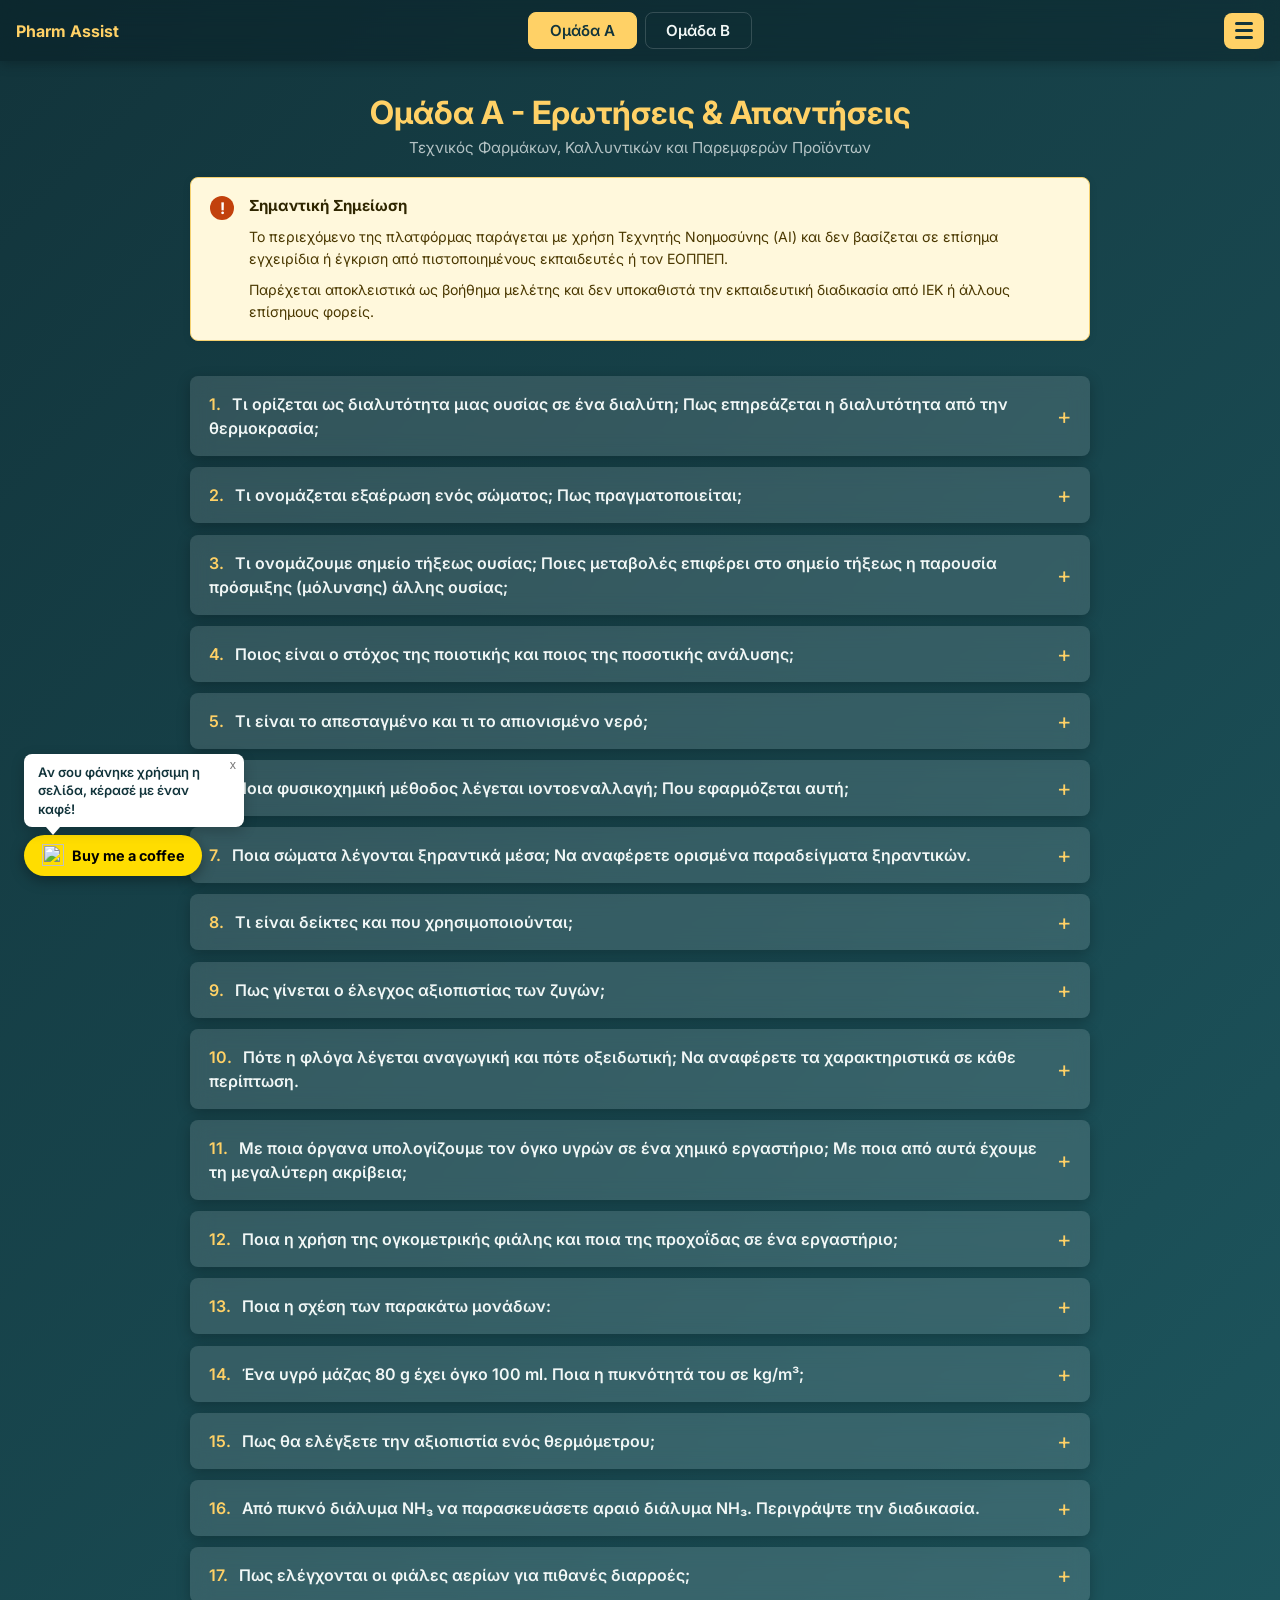
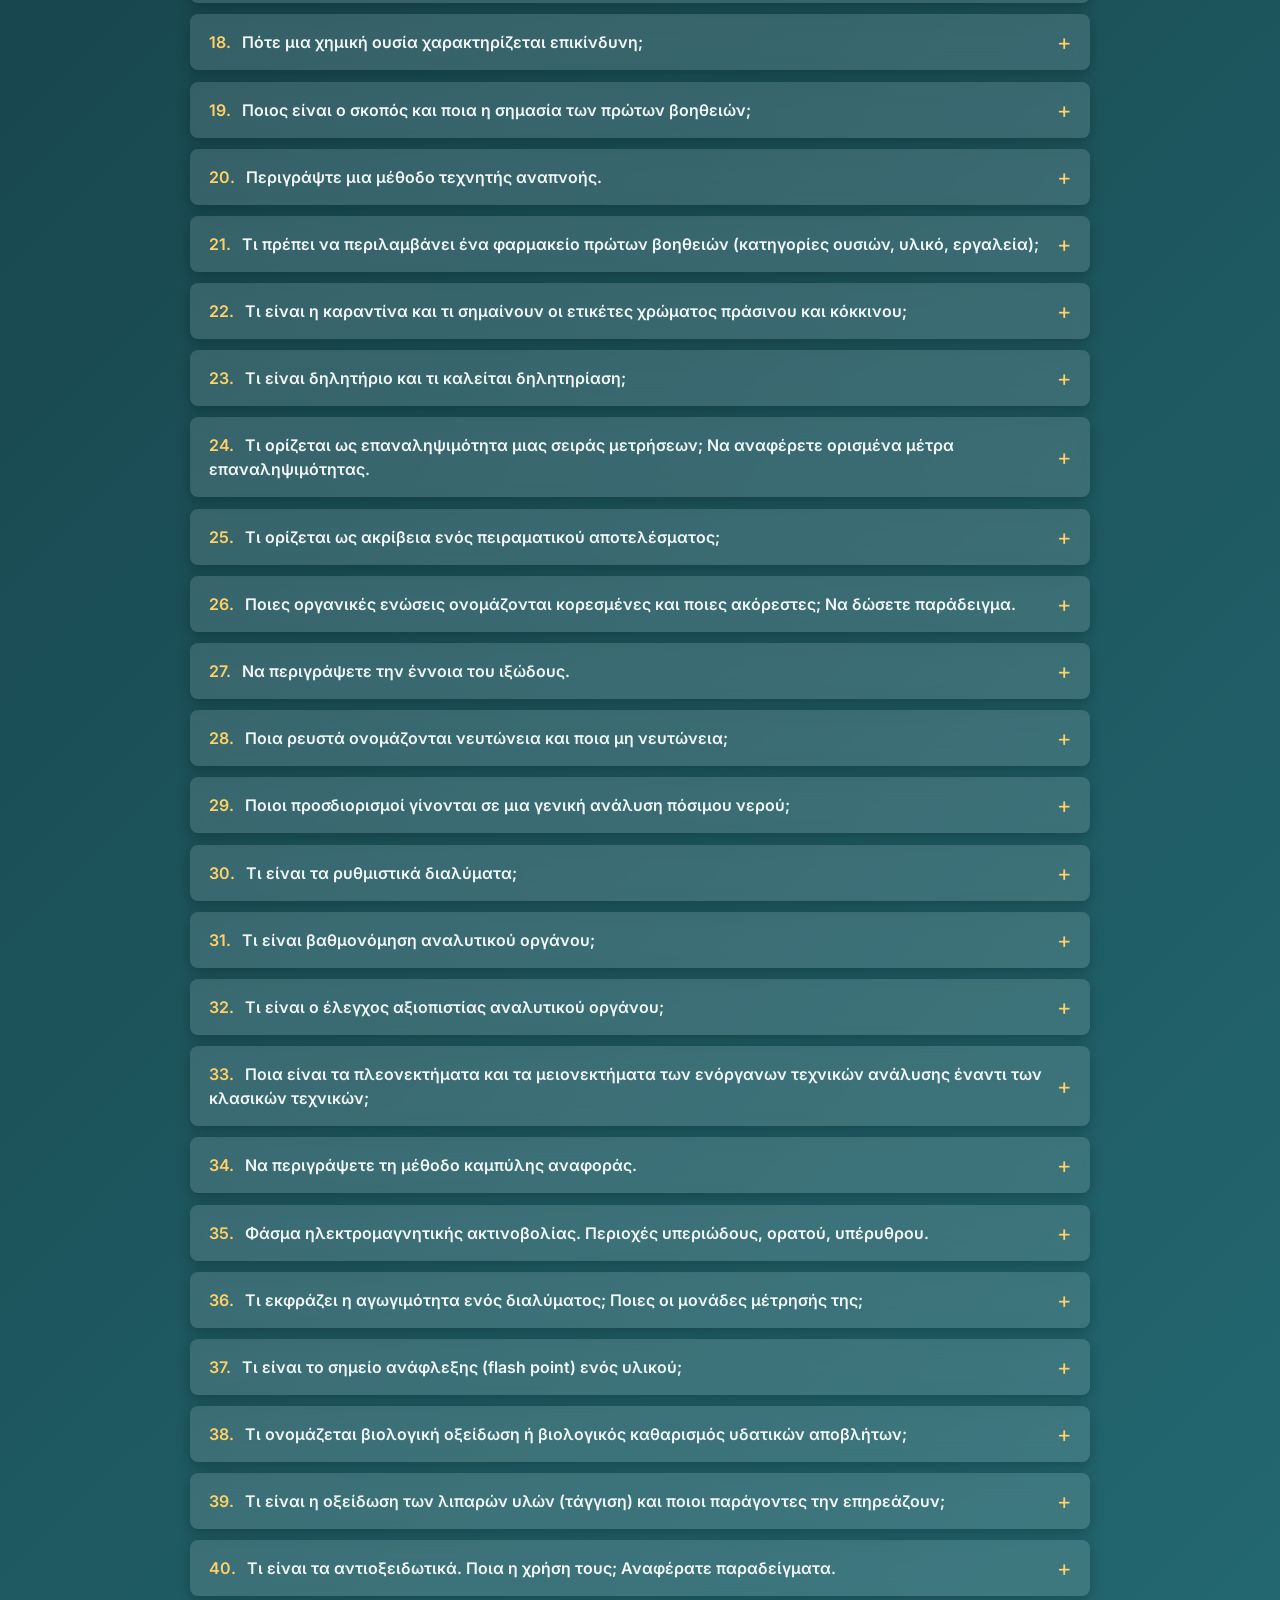
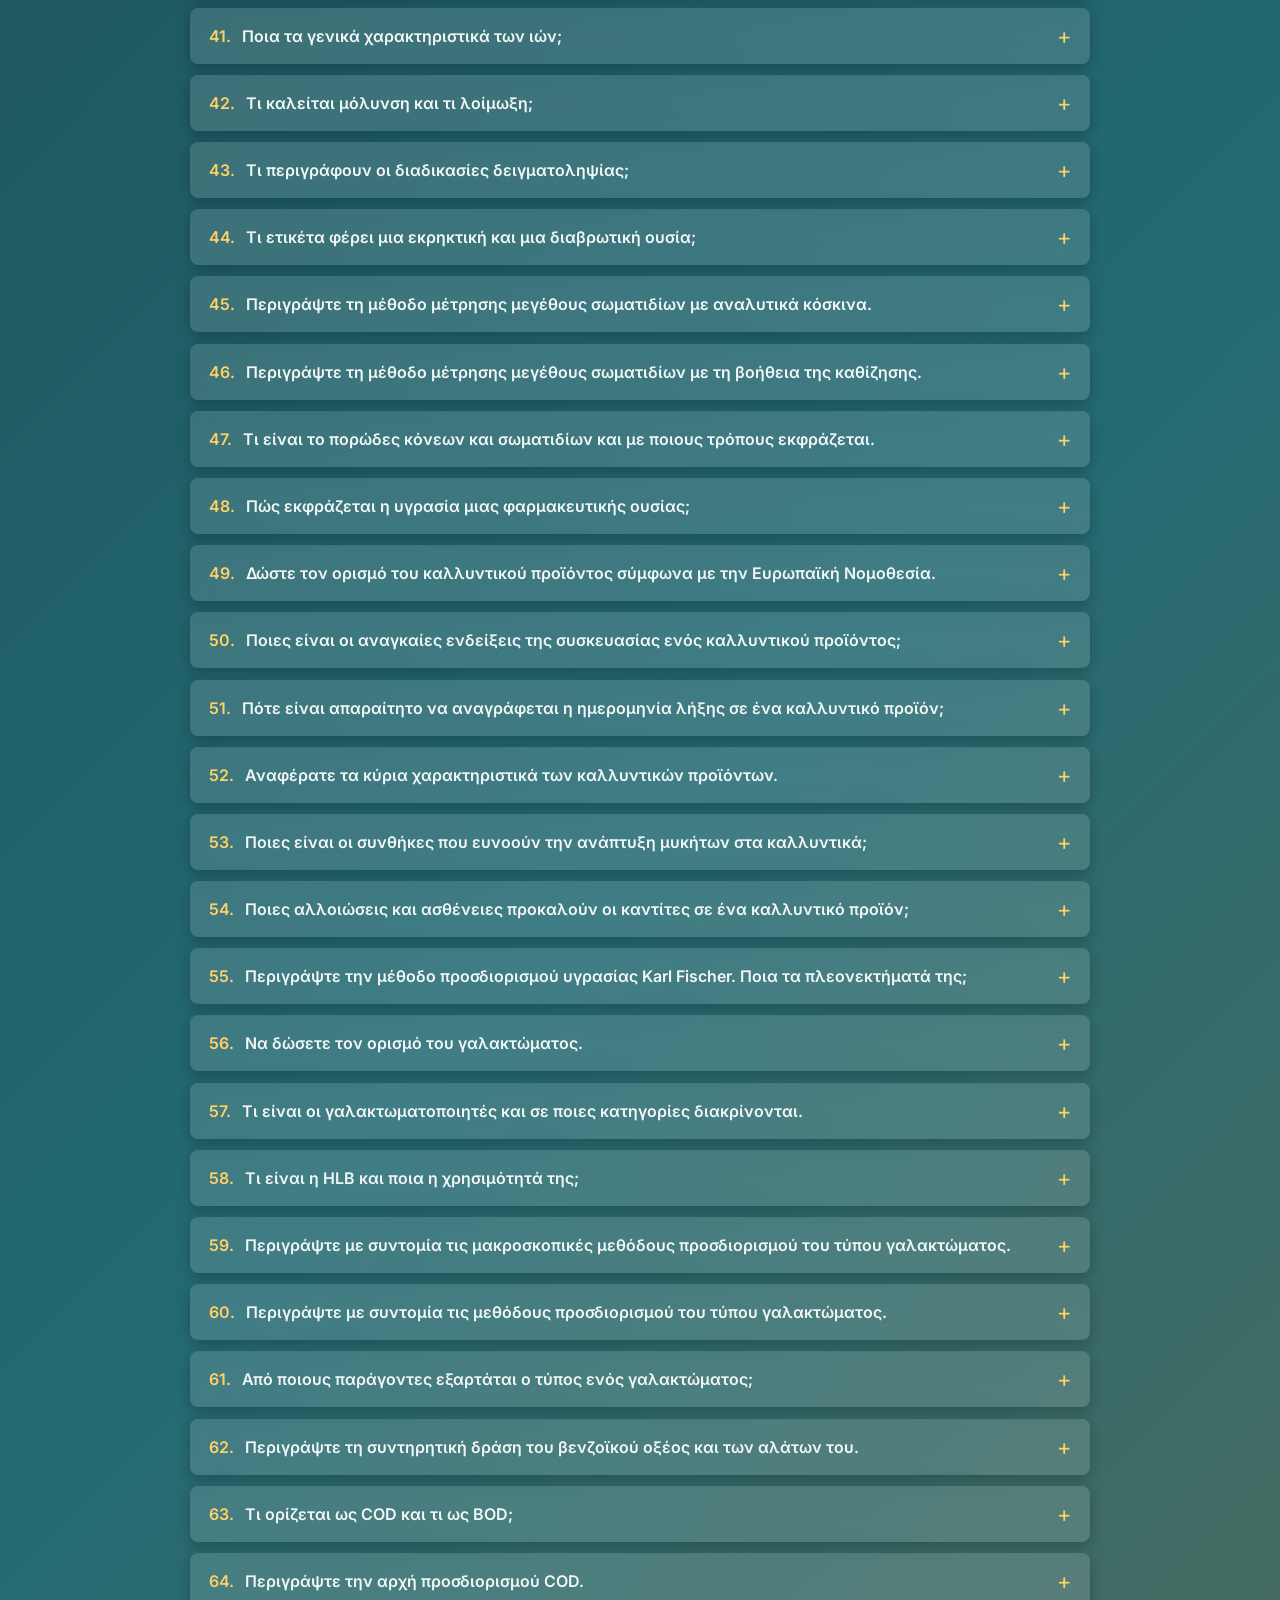
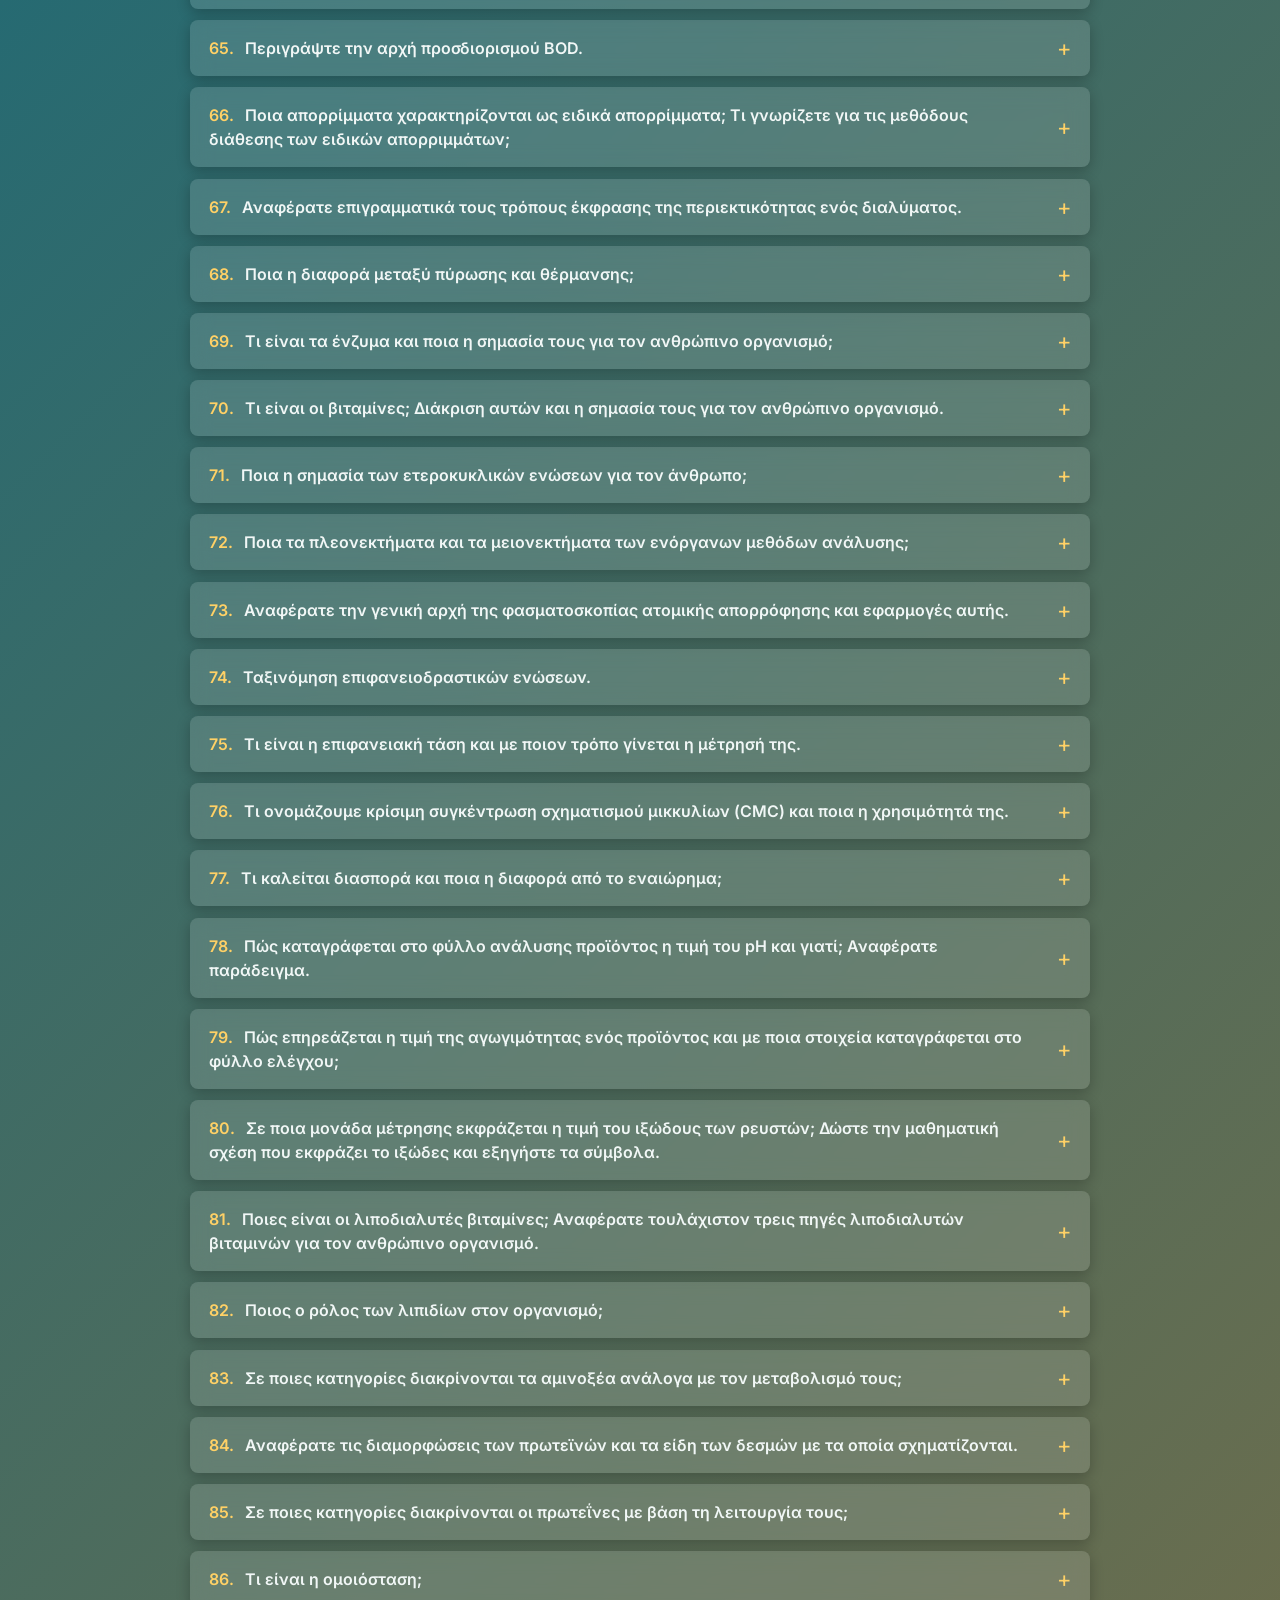
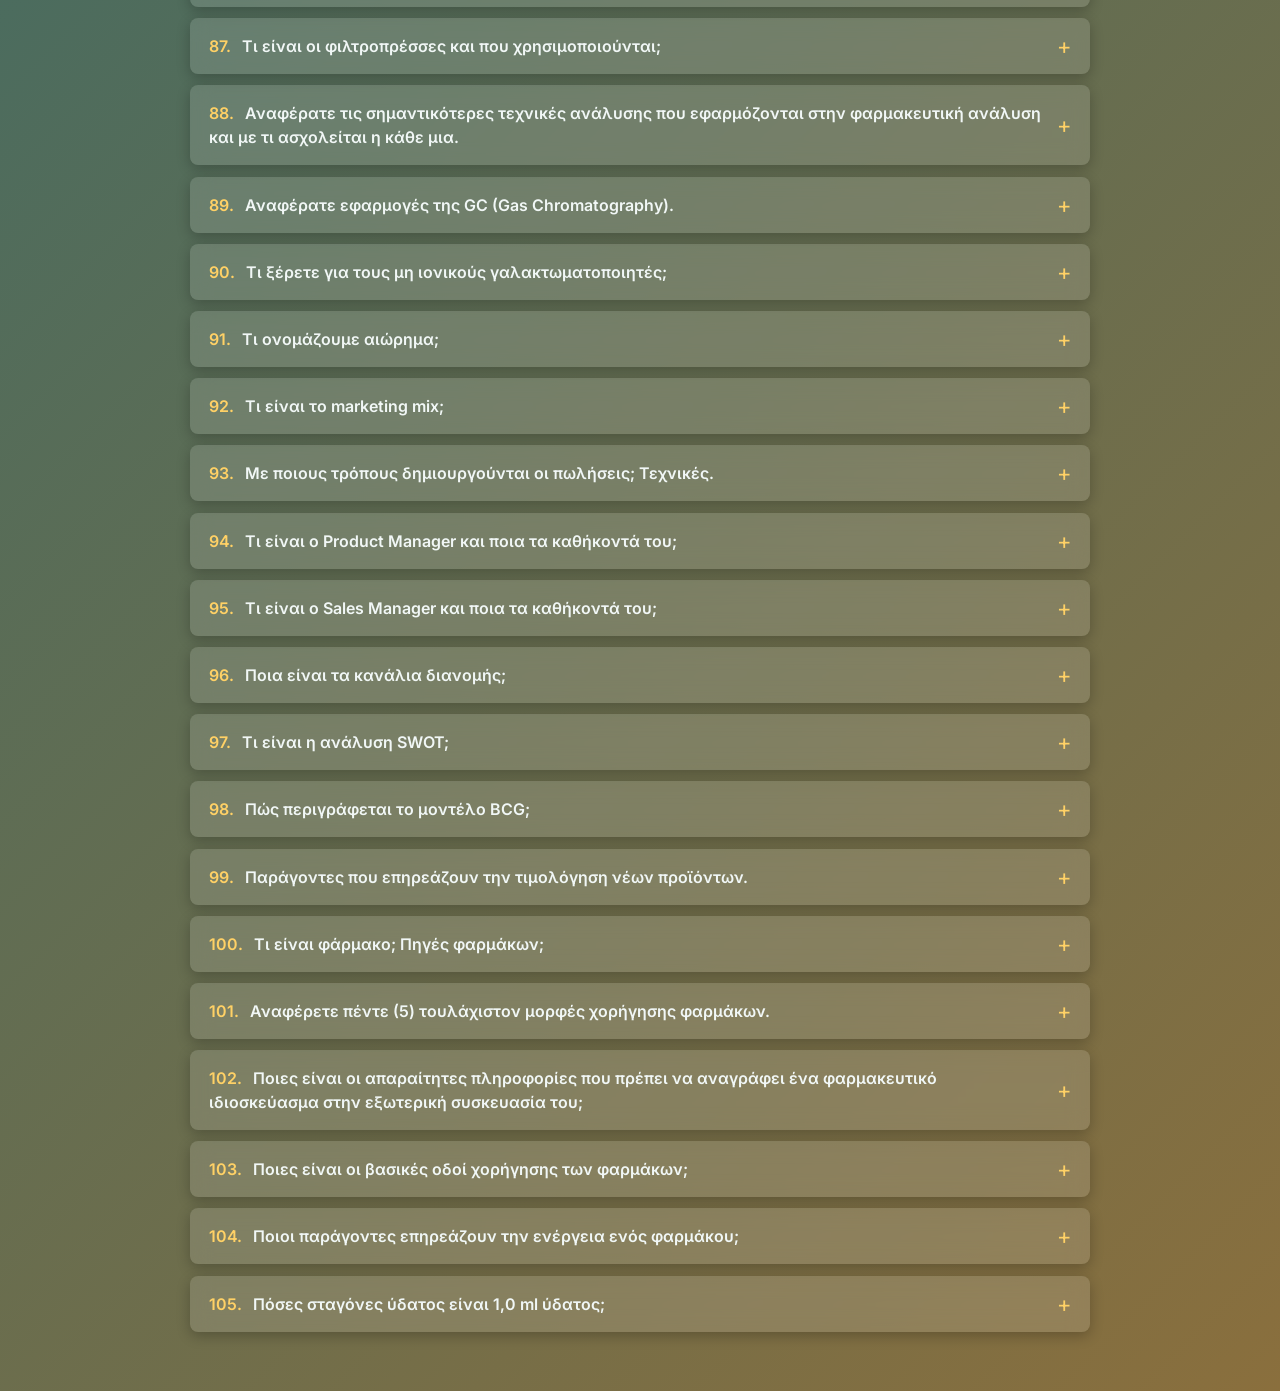
==== index.html @ 66faed08 "Add files via upload" ====
<!DOCTYPE html>
<html lang="el">
<head>
  <meta charset="UTF-8">
  <title>Pharm Assist - Ομάδα Α</title>
  <meta name="viewport" content="width=device-width, initial-scale=1">
  <link rel="preconnect" href="https://fonts.googleapis.com">
  <link rel="preconnect" href="https://fonts.gstatic.com" crossorigin>
  <link href="https://fonts.googleapis.com/css2?family=Inter:wght@400;600;700&display=swap" rel="stylesheet">
  <link rel="stylesheet" href="style.css">
</head>
<body>
  <nav>
    <div class="brand">Pharm Assist</div>
    <div class="nav-center">
      <a href="index.html" class="active">Ομάδα Α</a>
      <a href="group_b.html">Ομάδα Β</a>
    </div>
    <div class="nav-right">
      <button class="nav-menu-btn" id="menuBtn" aria-label="Μενού" aria-expanded="false">
        <span></span><span></span><span></span>
      </button>
      <div class="nav-dropdown" id="navDropdown">
        <a href="29_TEXNIKOS_FARMAKON_KALLYNTIKON_KAI_PAREMFERON_PROIONTON.pdf" target="_blank" rel="noopener">Κατάλογος Ερωτήσεων ΕΟΠΠΕΠ</a>
      </div>
    </div>
  </nav>

  <header>
    <h1>Ομάδα Α - Ερωτήσεις &amp; Απαντήσεις</h1>
    <p class="subtitle">Τεχνικός Φαρμάκων, Καλλυντικών και Παρεμφερών Προϊόντων</p>
  </header>

  <section class="disclaimer" aria-label="Σημαντική σημείωση">
    <div class="disclaimer-icon" aria-hidden="true">!</div>
    <div class="disclaimer-body">
      <div class="disclaimer-title">Σημαντική Σημείωση</div>
      <p>Το περιεχόμενο της πλατφόρμας παράγεται με χρήση Τεχνητής Νοημοσύνης (AI) και δεν βασίζεται σε επίσημα εγχειρίδια ή έγκριση από πιστοποιημένους εκπαιδευτές ή τον ΕΟΠΠΕΠ.</p>
      <p>Παρέχεται αποκλειστικά ως βοήθημα μελέτης και δεν υποκαθιστά την εκπαιδευτική διαδικασία από ΙΕΚ ή άλλους επίσημους φορείς.</p>
    </div>
  </section>

  <main id="qa"></main>

  <div class="bmc-wrapper" id="bmcWrapper">
    <div class="bmc-bubble" id="bmcBubble">
      Αν σου φάνηκε χρήσιμη η σελίδα, κέρασέ με έναν καφέ!
      <button class="bmc-close" id="bmcClose" title="Κλείσιμο" aria-label="Κλείσιμο">x</button>
    </div>
    <a href="https://www.buymeacoffee.com/markes12" target="_blank" rel="noopener" class="bmc-btn">
      <img src="https://cdn.buymeacoffee.com/buttons/bmc-new-btn-logo.svg" alt="">
      Buy me a coffee
    </a>
  </div>

  <script src="omada_a.js" defer></script>
  <script>
    const close = document.getElementById('bmcClose');
    const bubble = document.getElementById('bmcBubble');
    const btn = document.getElementById('menuBtn');
    const drop = document.getElementById('navDropdown');

    close.addEventListener('click', () => {
      bubble.style.display = 'none';
    });

    btn.addEventListener('click', () => {
      const isOpen = drop.classList.toggle('open');
      btn.setAttribute('aria-expanded', String(isOpen));
    });

    window.addEventListener('scroll', () => {
      if (window.scrollY > 10) {
        drop.classList.remove('open');
        btn.setAttribute('aria-expanded', 'false');
      }
    });

    document.addEventListener('click', e => {
      if (!btn.contains(e.target) && !drop.contains(e.target)) {
        drop.classList.remove('open');
        btn.setAttribute('aria-expanded', 'false');
      }
    });
  </script>
</body>
</html>
---- style.css ----
:root {
  --bg-gradient: linear-gradient(135deg, #12343b 0%, #246a73 52%, #8a6f3d 100%);
  --card-bg: rgba(255, 255, 255, 0.13);
  --card-hover: rgba(255, 255, 255, 0.2);
  --text-color: #f1f7f6;
  --muted-text: rgba(241, 247, 246, 0.72);
  --accent: #ffd166;
  --answer-bg: rgba(3, 20, 24, 0.28);
  --nav-bg: rgba(3, 20, 24, 0.34);
  --nav-border: rgba(255, 255, 255, 0.16);
  --font-family: 'Inter', sans-serif;
}

* {
  box-sizing: border-box;
}

body {
  margin: 0;
  font-family: var(--font-family);
  background: var(--bg-gradient);
  color: var(--text-color);
  min-height: 100vh;
  display: flex;
  flex-direction: column;
  align-items: center;
}

nav {
  width: 100%;
  background: var(--nav-bg);
  backdrop-filter: blur(12px);
  display: grid;
  grid-template-columns: 1fr auto 1fr;
  align-items: center;
  gap: 1rem;
  padding: 0.75rem 1rem;
  position: sticky;
  top: 0;
  z-index: 100;
  box-shadow: 0 2px 12px rgba(0, 0, 0, 0.25);
}

.brand {
  font-weight: 700;
  color: var(--accent);
  white-space: nowrap;
}

.nav-center {
  display: flex;
  justify-content: center;
  gap: 0.5rem;
}

.nav-right {
  display: flex;
  justify-content: flex-end;
  position: relative;
}

nav a {
  color: var(--text-color);
  text-decoration: none;
  font-weight: 600;
  font-size: 0.95rem;
  padding: 0.5rem 1.3rem;
  border-radius: 8px;
  border: 1.5px solid var(--nav-border);
  transition: background 0.2s, color 0.2s, border-color 0.2s;
}

nav a:hover {
  background: rgba(255, 255, 255, 0.12);
  border-color: var(--accent);
}

nav a.active {
  background: var(--accent);
  color: #12343b;
  border-color: var(--accent);
}

.nav-menu-btn {
  background: var(--accent);
  border: none;
  border-radius: 8px;
  padding: 0.45rem 0.7rem;
  cursor: pointer;
  display: flex;
  flex-direction: column;
  justify-content: center;
  gap: 4px;
  width: 40px;
  height: 36px;
}

.nav-menu-btn span {
  display: block;
  width: 100%;
  height: 3px;
  background: #12343b;
  border-radius: 2px;
}

.nav-dropdown {
  display: none;
  position: absolute;
  top: calc(100% + 8px);
  right: 0;
  background: #eef8f6;
  border: 1.5px solid #84c8bf;
  border-radius: 10px;
  padding: 0.75rem 1rem;
  min-width: 260px;
  box-shadow: 0 6px 18px rgba(0, 0, 0, 0.22);
  z-index: 200;
  white-space: nowrap;
}

.nav-dropdown.open {
  display: block;
}

.nav-dropdown a {
  color: #12343b;
  font-weight: 700;
  font-size: 0.92rem;
  text-decoration: underline;
  border: none;
  padding: 0;
  background: transparent;
  display: inline;
}

.nav-dropdown a:hover {
  color: #246a73;
  background: transparent;
  border: none;
}

header {
  text-align: center;
  padding: 2rem 1rem 1.2rem;
}

header h1 {
  margin: 0 0 0.4rem;
  font-size: 2rem;
  font-weight: 700;
  color: var(--accent);
}

header p.subtitle {
  margin: 0;
  font-size: 0.95rem;
  color: var(--muted-text);
}

main {
  width: 90%;
  max-width: 900px;
  margin-bottom: 3rem;
}

.item {
  background: var(--card-bg);
  backdrop-filter: blur(10px);
  border-radius: 8px;
  margin: 0.7rem 0;
  overflow: hidden;
  box-shadow: 0 4px 14px rgba(0, 0, 0, 0.24);
  transition: box-shadow 0.2s ease;
}

.item:hover {
  box-shadow: 0 6px 20px rgba(0, 0, 0, 0.32);
}

.question {
  padding: 1rem 3rem 1rem 1.2rem;
  cursor: pointer;
  font-weight: 600;
  font-size: 1rem;
  position: relative;
  line-height: 1.5;
  background: transparent;
  transition: background 0.2s ease;
  user-select: none;
}

.question:hover {
  background: var(--card-hover);
}

.q-number {
  color: var(--accent);
  margin-right: 0.4rem;
}

.question::after {
  content: '+';
  position: absolute;
  right: 1.2rem;
  top: 50%;
  transform: translateY(-50%);
  font-size: 1.4rem;
  font-weight: 400;
  color: var(--accent);
  transition: transform 0.3s ease;
  line-height: 1;
}

.item.active .question::after {
  transform: translateY(-50%) rotate(45deg);
}

.answer {
  max-height: 0;
  overflow: hidden;
  transition: max-height 0.4s ease, padding 0.4s ease;
  padding: 0 1.2rem;
  background: var(--answer-bg);
  font-size: 0.97rem;
  line-height: 1.7;
}

.item.active .answer {
  max-height: none;
  padding: 1rem 1.2rem 1.2rem;
}

.answer p {
  margin: 0 0 0.85rem;
}

.answer p:last-child {
  margin-bottom: 0;
}

.answer ul,
.answer ol {
  margin: 0.35rem 0 0.85rem;
  padding-left: 1.35rem;
}

.answer li {
  margin: 0.25rem 0;
}

.answer table {
  border-collapse: collapse;
  width: 100%;
  margin: 0.5rem 0 0.9rem;
  font-size: 0.93rem;
  overflow-wrap: anywhere;
}

.answer table th,
.answer table td {
  border: 1px solid rgba(255, 255, 255, 0.22);
  padding: 0.45rem 0.65rem;
  text-align: left;
  vertical-align: top;
}

.answer table th {
  background: rgba(255, 209, 102, 0.16);
  color: var(--accent);
  font-weight: 700;
}

.disclaimer {
  width: 90%;
  max-width: 900px;
  background: #fff8dc;
  border: 1.5px solid #f4d06f;
  border-radius: 8px;
  padding: 1rem 1.2rem;
  margin: 0 auto 1.5rem;
  display: flex;
  gap: 0.9rem;
  align-items: flex-start;
  box-shadow: 0 2px 8px rgba(0, 0, 0, 0.08);
}

.disclaimer-icon {
  width: 1.5rem;
  height: 1.5rem;
  border-radius: 50%;
  background: #c2410c;
  color: #fff;
  font-weight: 700;
  display: grid;
  place-items: center;
  flex-shrink: 0;
  margin-top: 2px;
}

.disclaimer-body {
  color: #4a3800;
  font-size: 0.88rem;
  line-height: 1.6;
}

.disclaimer-body p {
  margin: 0 0 0.5rem;
}

.disclaimer-body p:last-child {
  margin-bottom: 0;
}

.disclaimer-title {
  font-weight: 700;
  font-size: 0.95rem;
  margin-bottom: 0.5rem;
  color: #2f2600;
}

.bmc-wrapper {
  position: fixed;
  bottom: 1.5rem;
  left: 1.5rem;
  z-index: 999;
  display: flex;
  flex-direction: column;
  align-items: flex-start;
  gap: 0.5rem;
}

.bmc-bubble {
  background: #fff;
  color: #12343b;
  font-family: var(--font-family);
  font-size: 0.82rem;
  font-weight: 600;
  padding: 0.55rem 1.5rem 0.55rem 0.85rem;
  border-radius: 8px;
  box-shadow: 0 4px 14px rgba(0, 0, 0, 0.2);
  max-width: 220px;
  line-height: 1.4;
  position: relative;
  animation: bmc-bounce 3s ease-in-out infinite;
}

.bmc-bubble::after {
  content: '';
  position: absolute;
  bottom: -8px;
  left: 1.4rem;
  border-width: 8px 7px 0 7px;
  border-style: solid;
  border-color: #fff transparent transparent transparent;
}

.bmc-close {
  position: absolute;
  top: 5px;
  right: 8px;
  background: none;
  border: none;
  cursor: pointer;
  font-size: 0.78rem;
  color: #777;
  line-height: 1;
  padding: 0;
}

.bmc-close:hover {
  color: #222;
}

@keyframes bmc-bounce {
  0%, 100% { transform: translateY(0); }
  50% { transform: translateY(-5px); }
}

.bmc-btn {
  display: flex;
  align-items: center;
  gap: 0.5rem;
  background: #ffdd00;
  color: #000;
  font-family: var(--font-family);
  font-weight: 700;
  font-size: 0.9rem;
  text-decoration: none;
  padding: 0.6rem 1.1rem;
  border-radius: 50px;
  box-shadow: 0 4px 14px rgba(0, 0, 0, 0.35);
  transition: transform 0.2s ease, box-shadow 0.2s ease;
  white-space: nowrap;
}

.bmc-btn:hover {
  transform: translateY(-3px);
  box-shadow: 0 7px 20px rgba(0, 0, 0, 0.45);
}

.bmc-btn img {
  width: 22px;
  height: 22px;
}

@media (max-width: 720px) {
  nav {
    grid-template-columns: 1fr auto;
    gap: 0.75rem;
  }

  .brand {
    display: none;
  }

  .nav-center {
    justify-content: flex-start;
  }

  nav a {
    font-size: 0.9rem;
    padding: 0.48rem 0.85rem;
  }

  header h1 {
    font-size: 1.5rem;
  }

  main,
  .disclaimer {
    width: calc(100% - 1.5rem);
  }

  .question {
    font-size: 0.95rem;
  }

  .bmc-wrapper {
    left: 0.75rem;
    bottom: 0.75rem;
  }

  .bmc-bubble {
    display: none;
  }
}
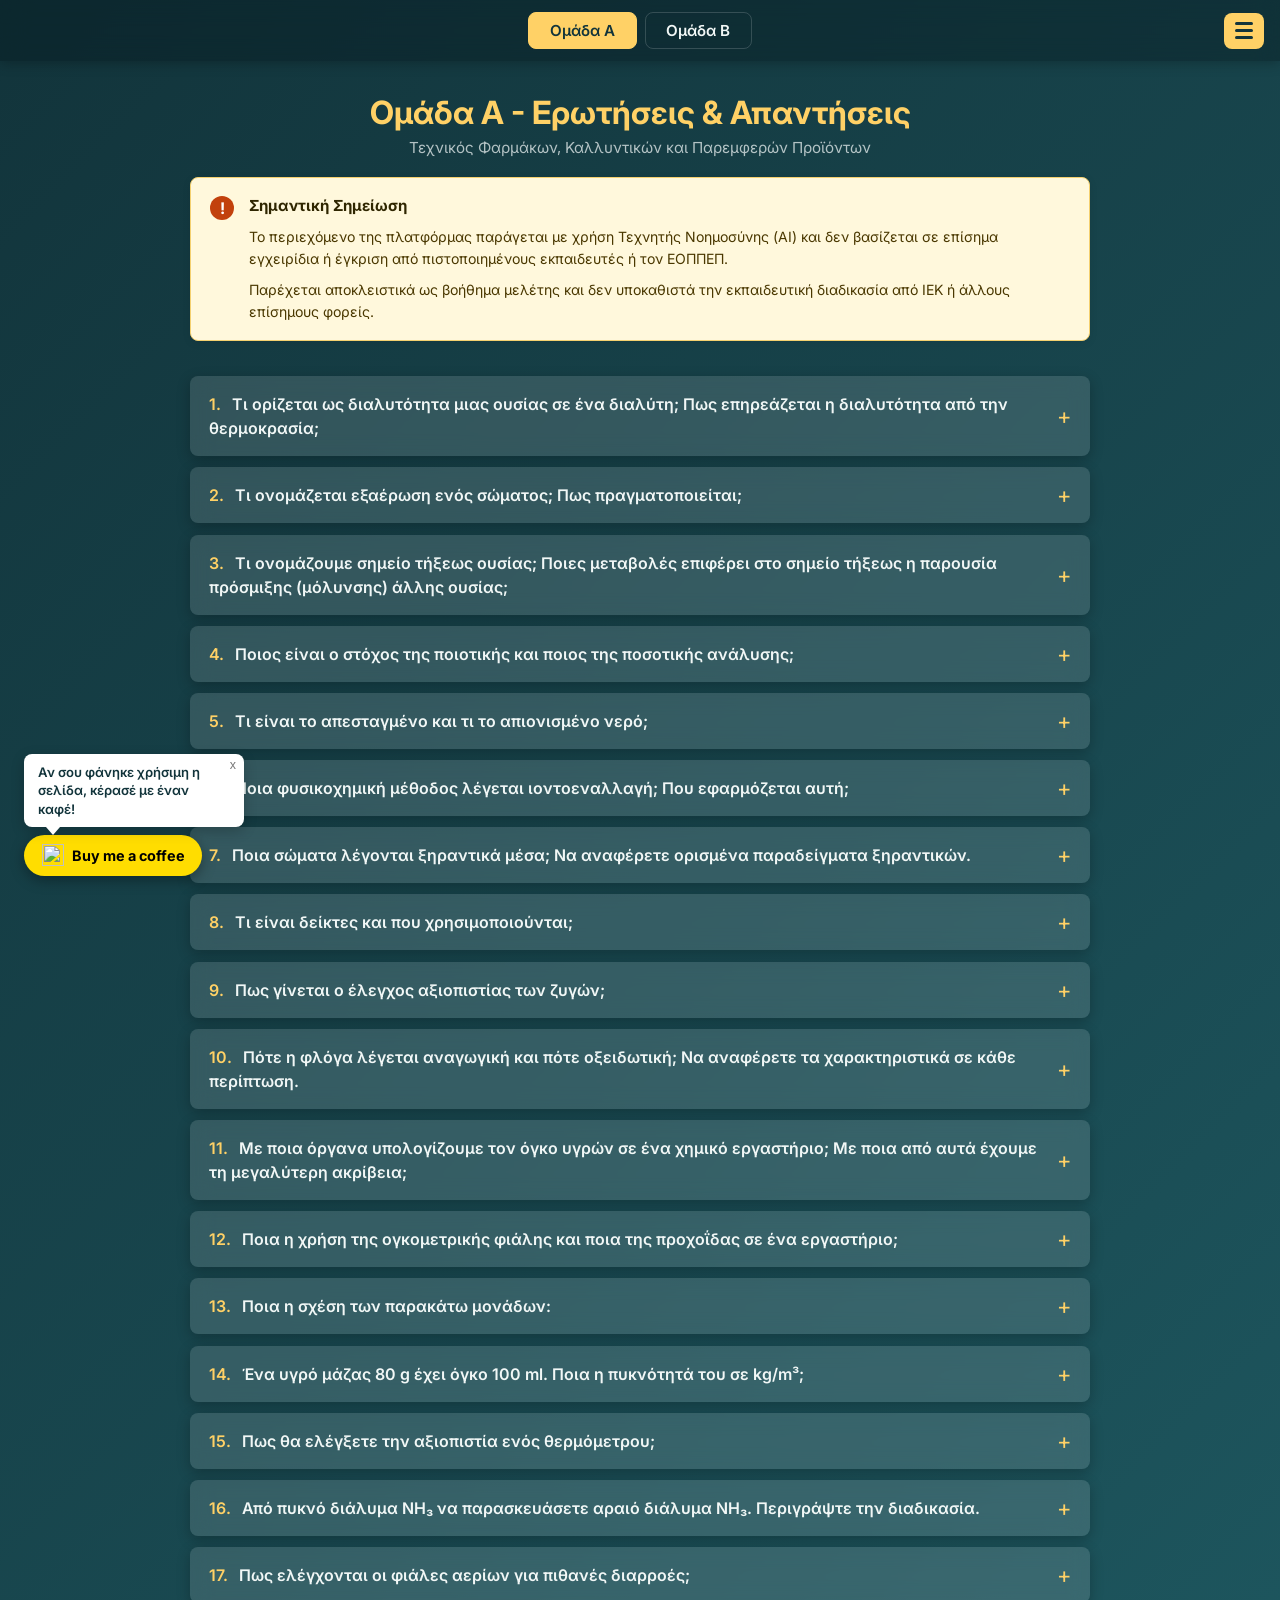
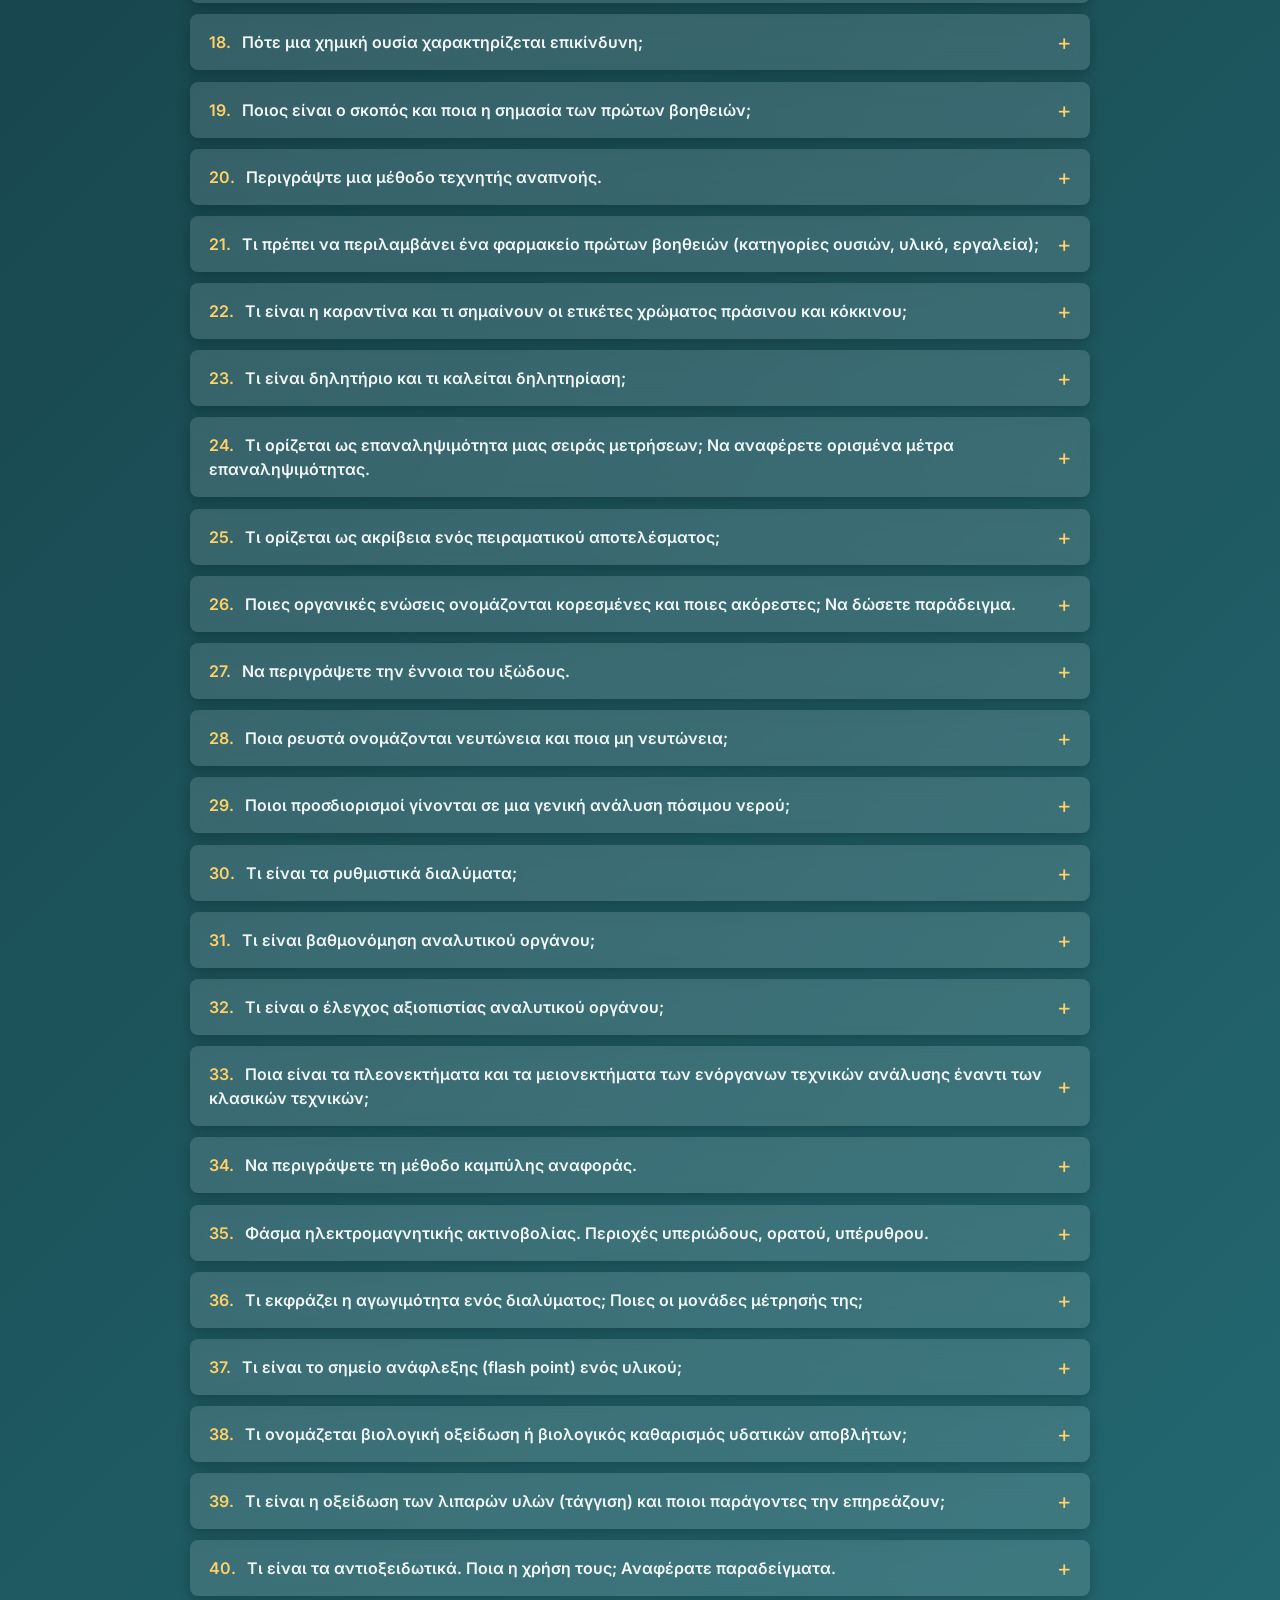
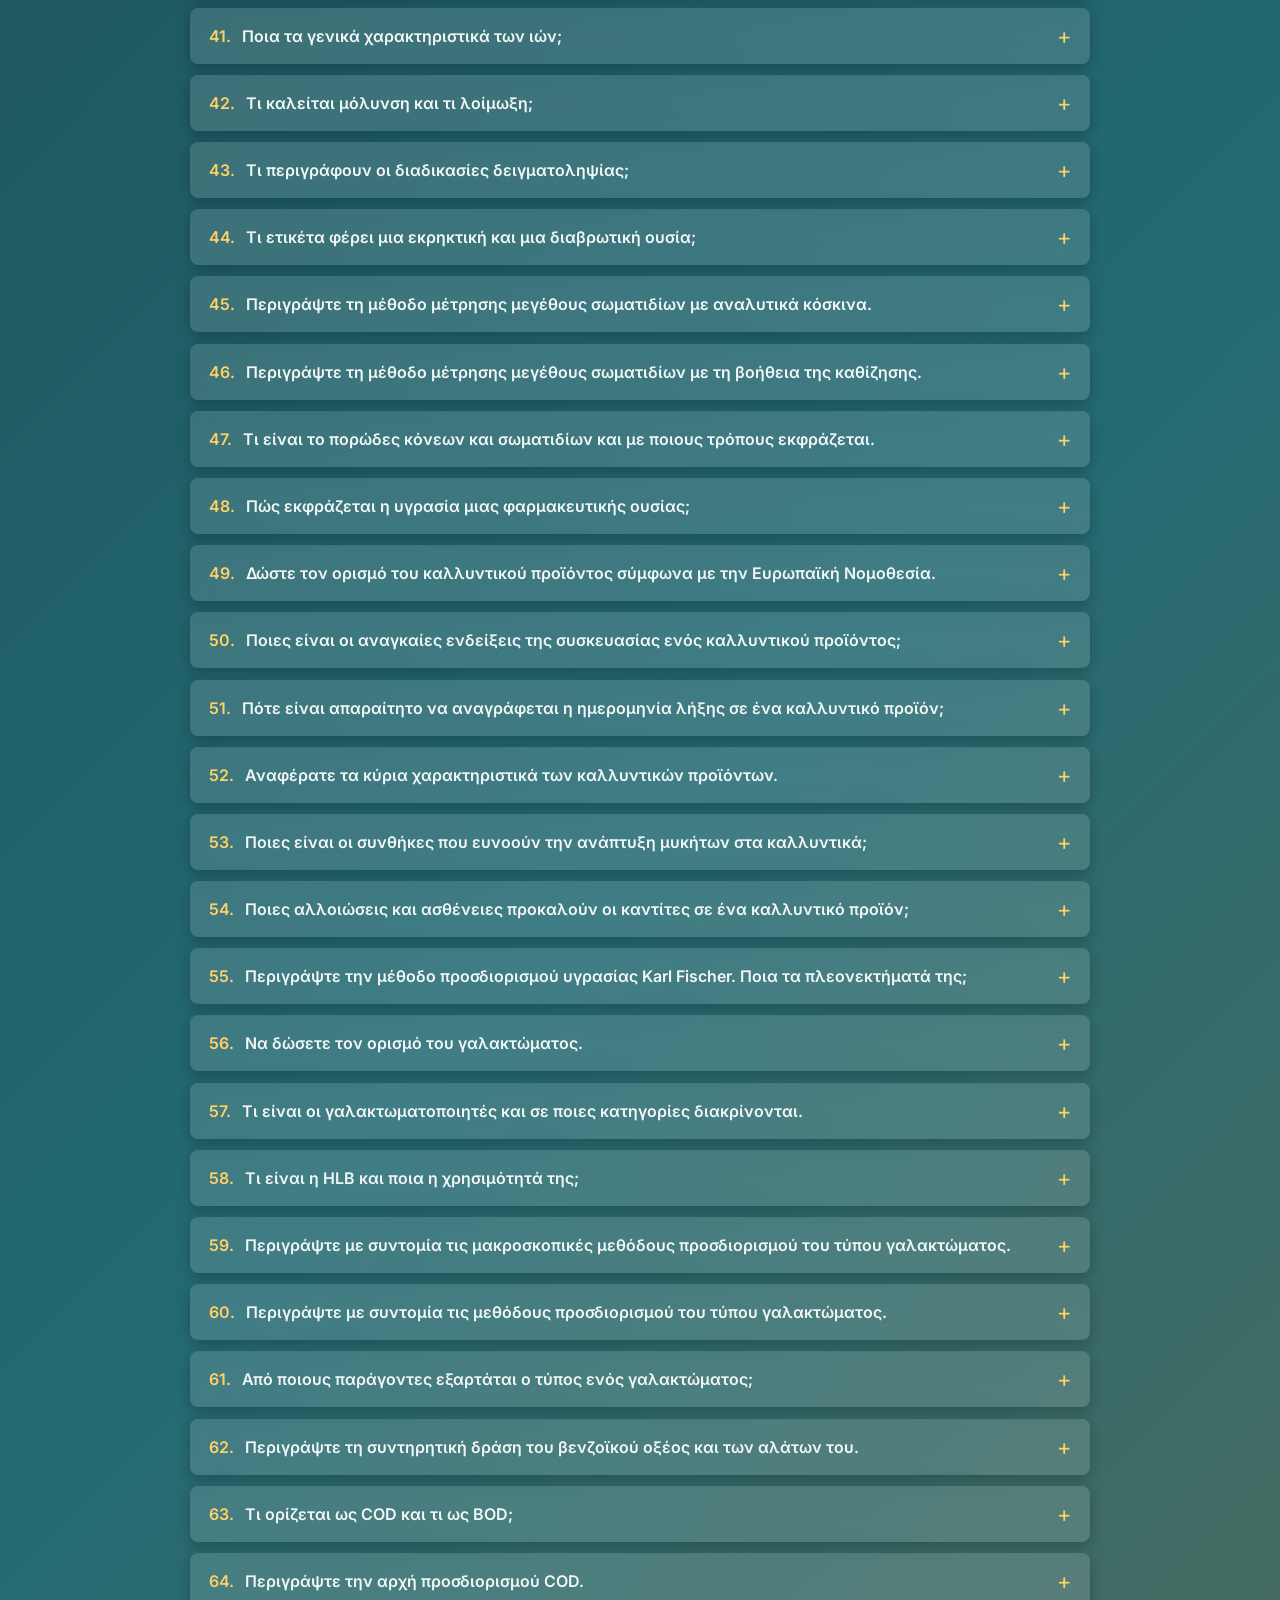
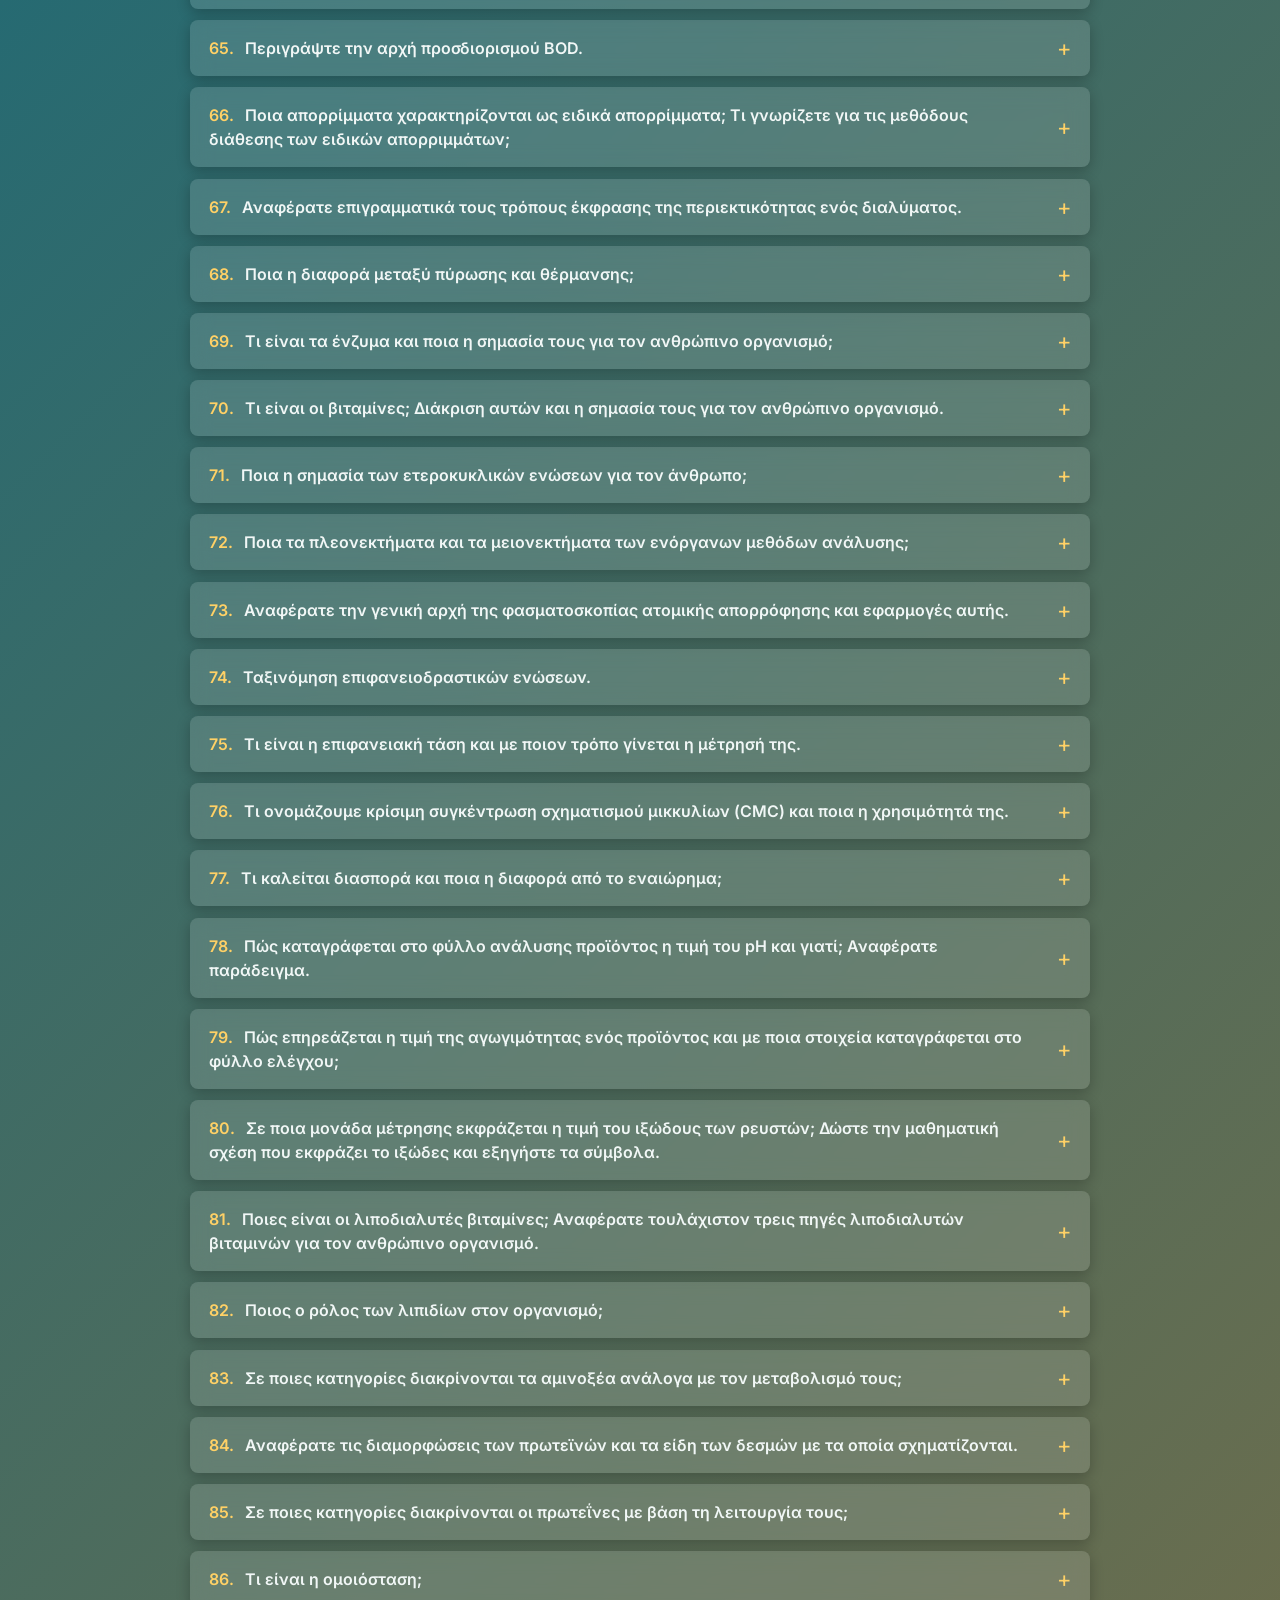
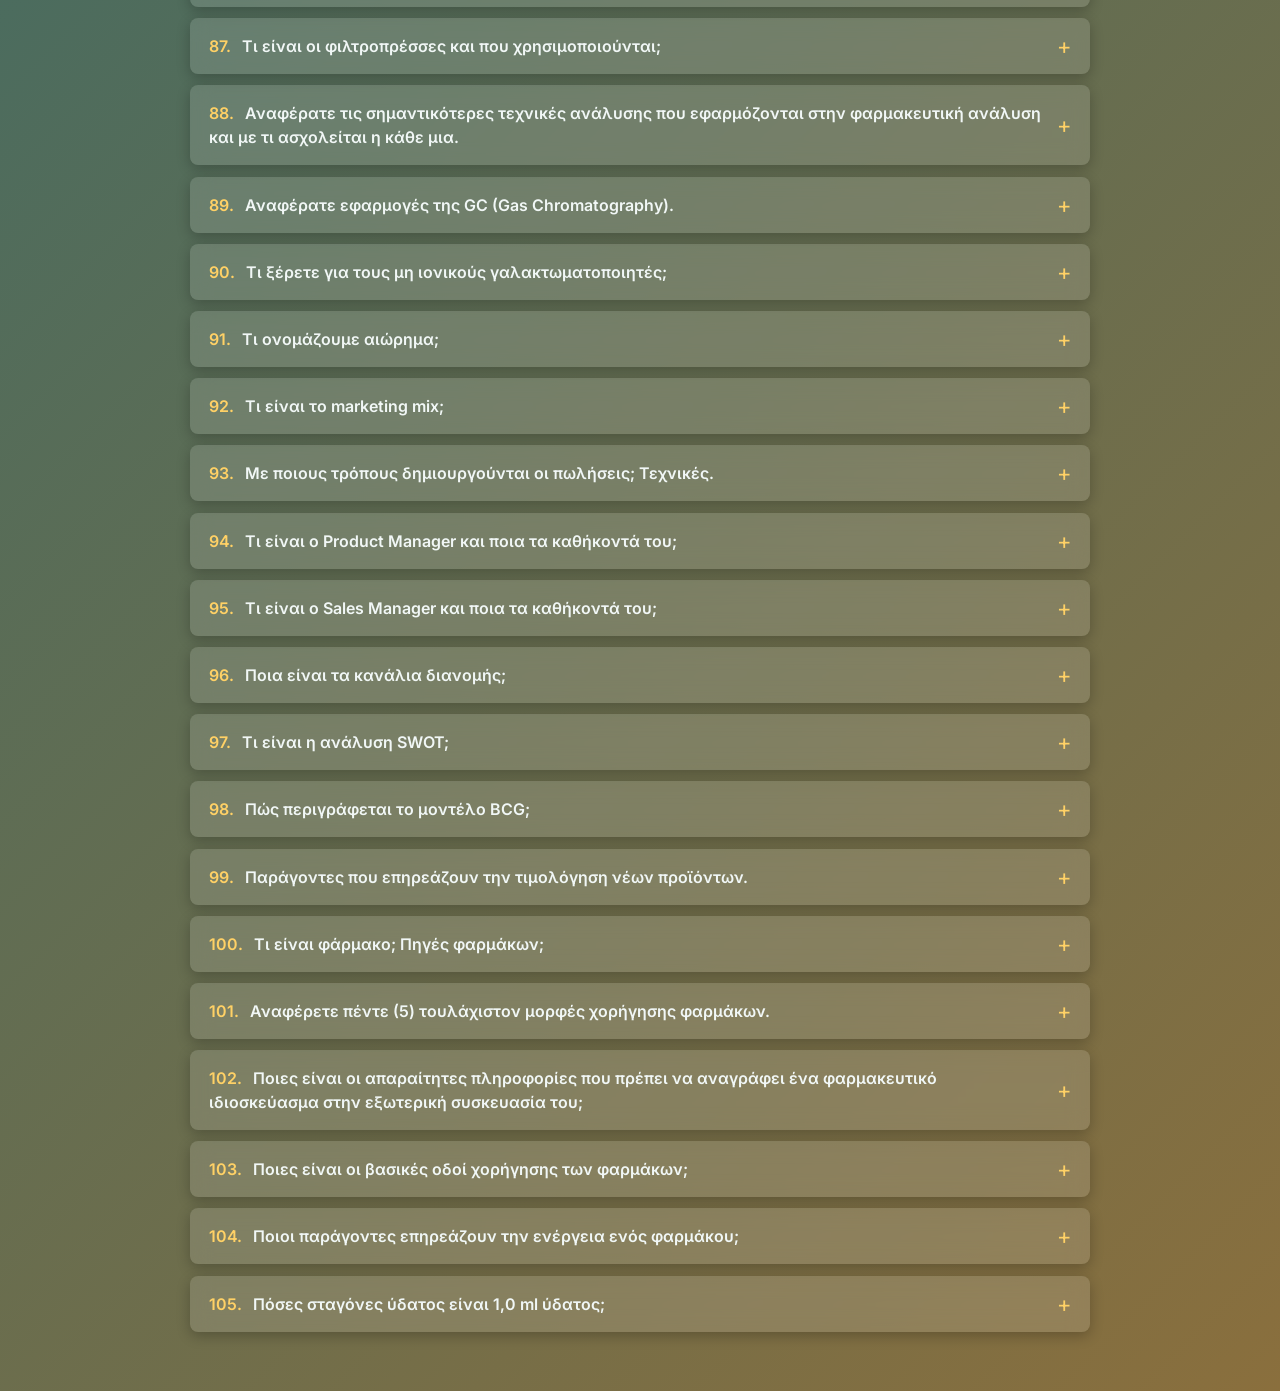
==== commit eccfa9d3: "Add files via upload" ====
--- a/index.html
+++ b/index.html
@@ -11,7 +11,6 @@
 </head>
 <body>
   <nav>
-    <div class="brand">Pharm Assist</div>
     <div class="nav-center">
       <a href="index.html" class="active">Ομάδα Α</a>
       <a href="group_b.html">Ομάδα Β</a>
--- a/style.css
+++ b/style.css
@@ -41,22 +41,20 @@
   box-shadow: 0 2px 12px rgba(0, 0, 0, 0.25);
 }
 
-.brand {
-  font-weight: 700;
-  color: var(--accent);
-  white-space: nowrap;
-}
-
 .nav-center {
   display: flex;
   justify-content: center;
   gap: 0.5rem;
+  grid-column: 2;
+  justify-self: center;
 }
 
 .nav-right {
   display: flex;
   justify-content: flex-end;
   position: relative;
+  grid-column: 3;
+  justify-self: end;
 }
 
 nav a {
@@ -405,16 +403,8 @@
 
 @media (max-width: 720px) {
   nav {
-    grid-template-columns: 1fr auto;
+    grid-template-columns: 1fr auto 1fr;
     gap: 0.75rem;
-  }
-
-  .brand {
-    display: none;
-  }
-
-  .nav-center {
-    justify-content: flex-start;
   }
 
   nav a {
@@ -441,6 +431,12 @@
   }
 
   .bmc-bubble {
-    display: none;
-  }
-}
+    max-width: min(220px, calc(100vw - 1.5rem));
+    font-size: 0.78rem;
+  }
+
+  .bmc-btn {
+    font-size: 0.88rem;
+    padding: 0.58rem 1rem;
+  }
+}
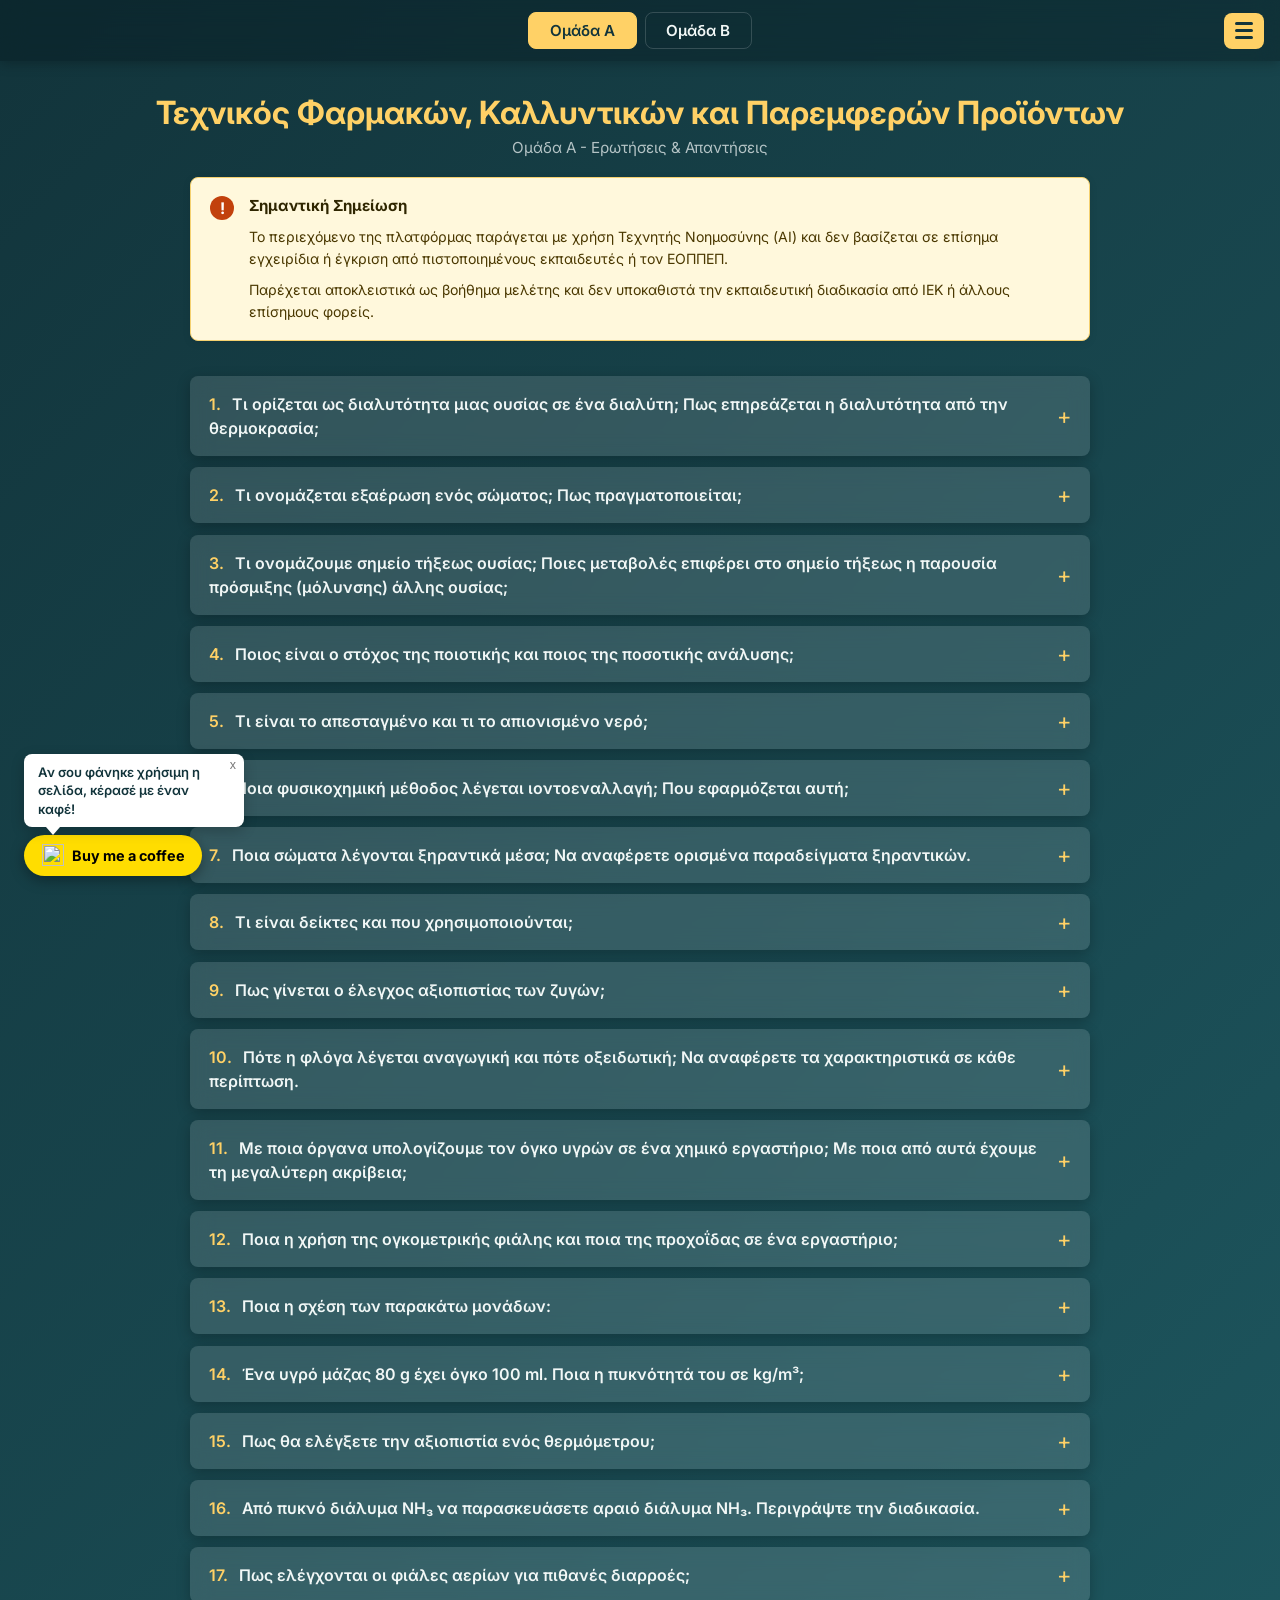
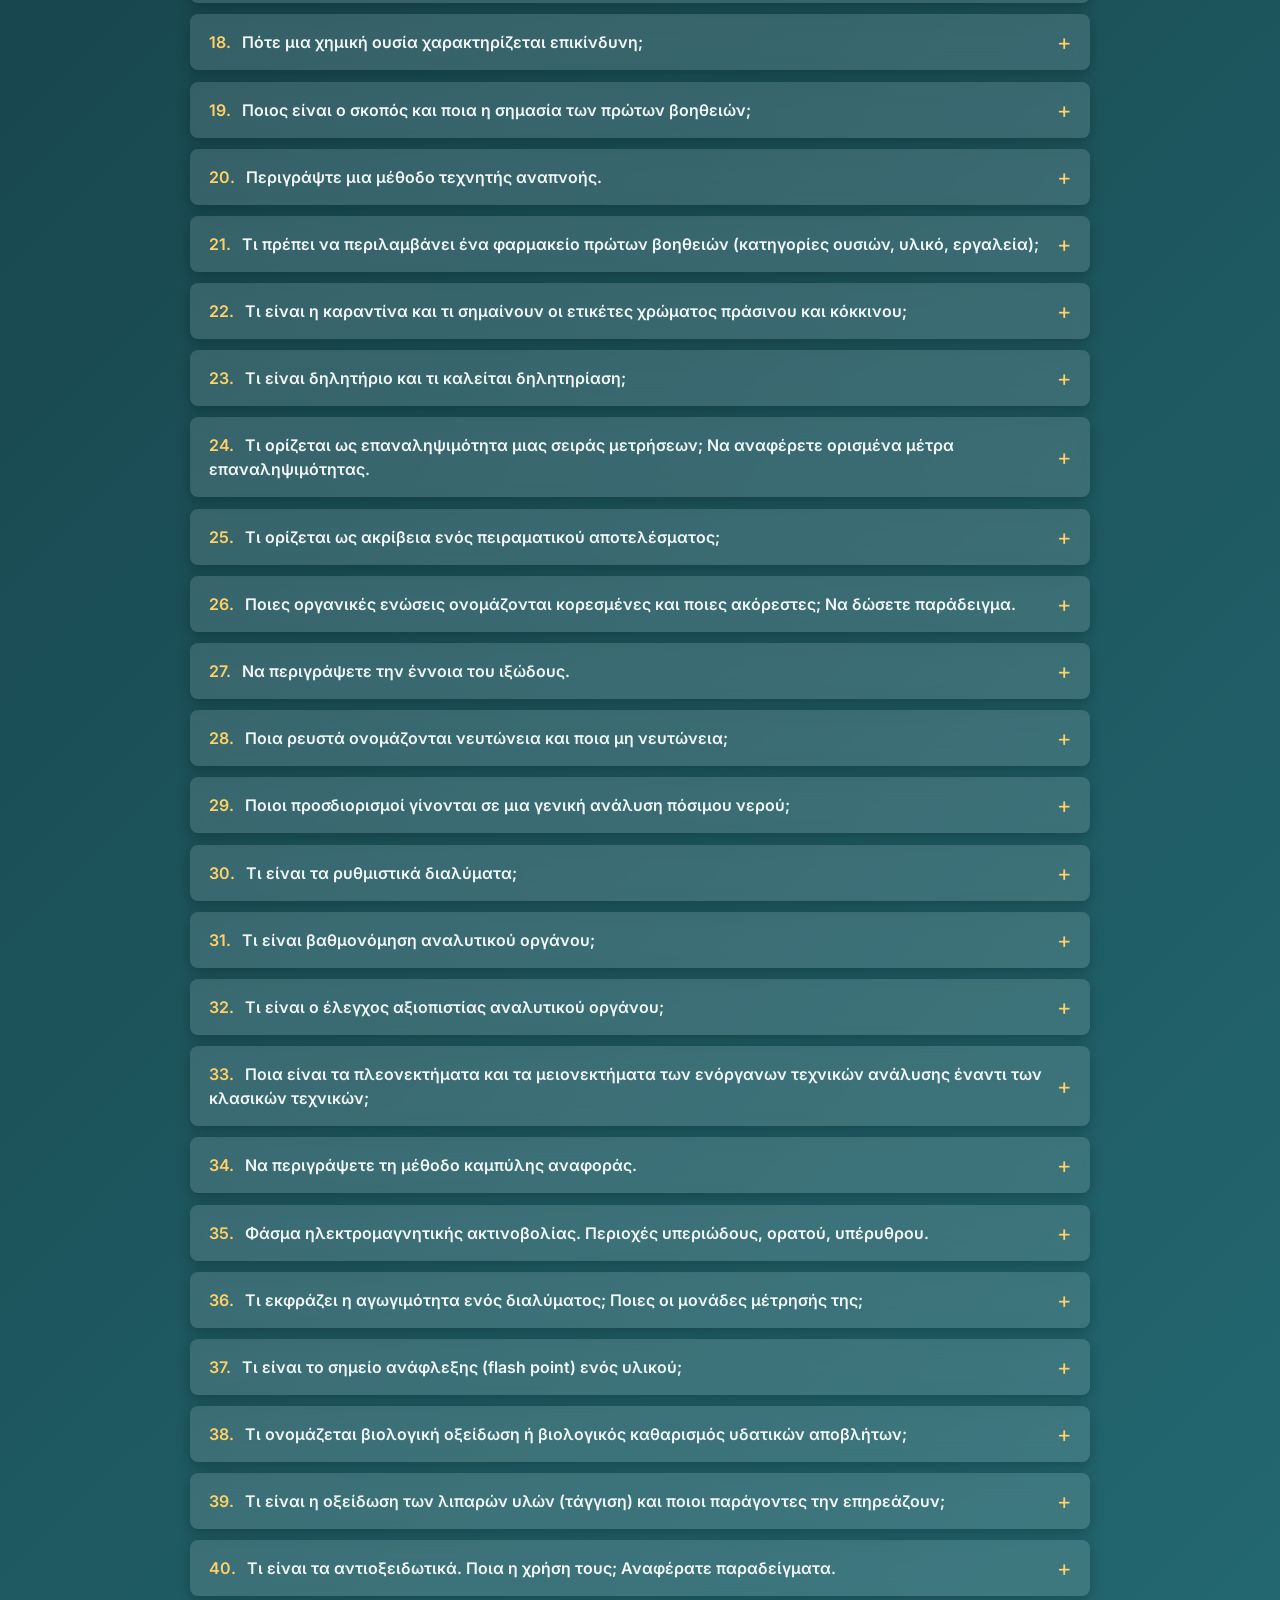
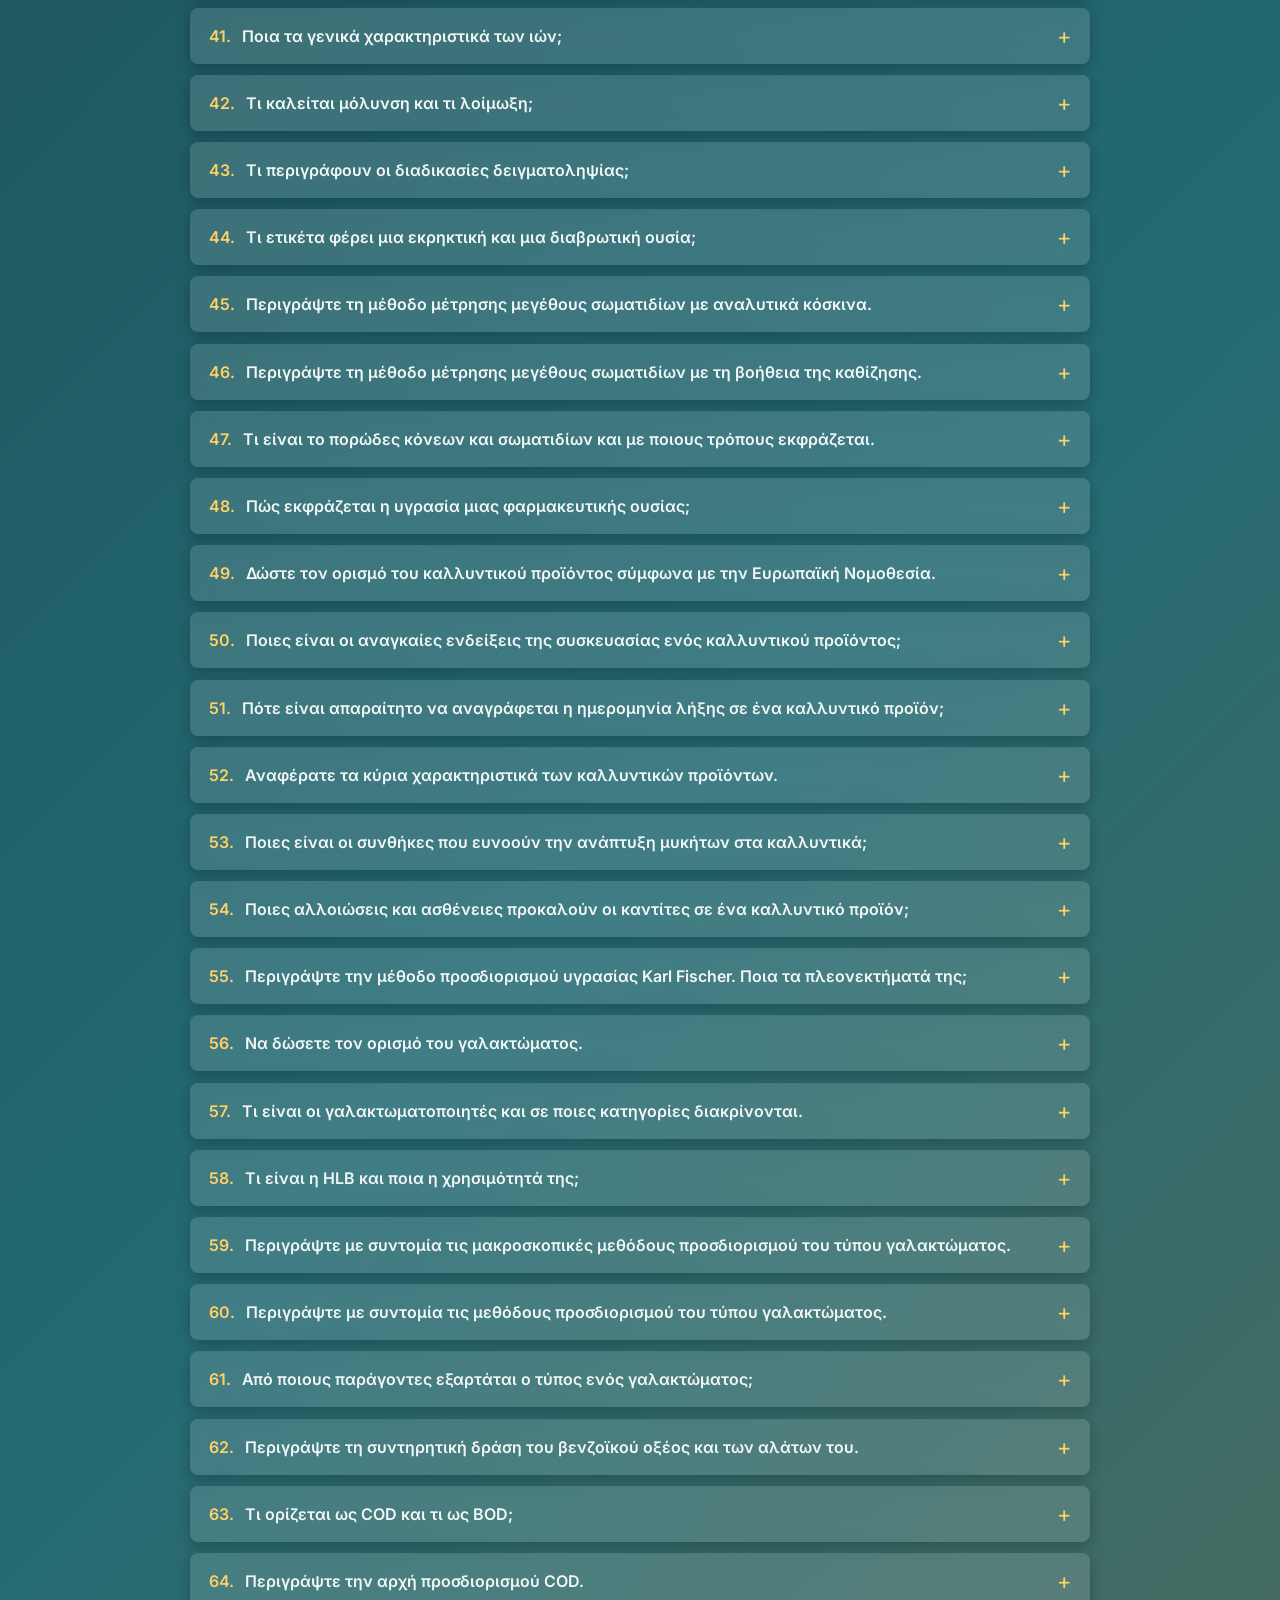
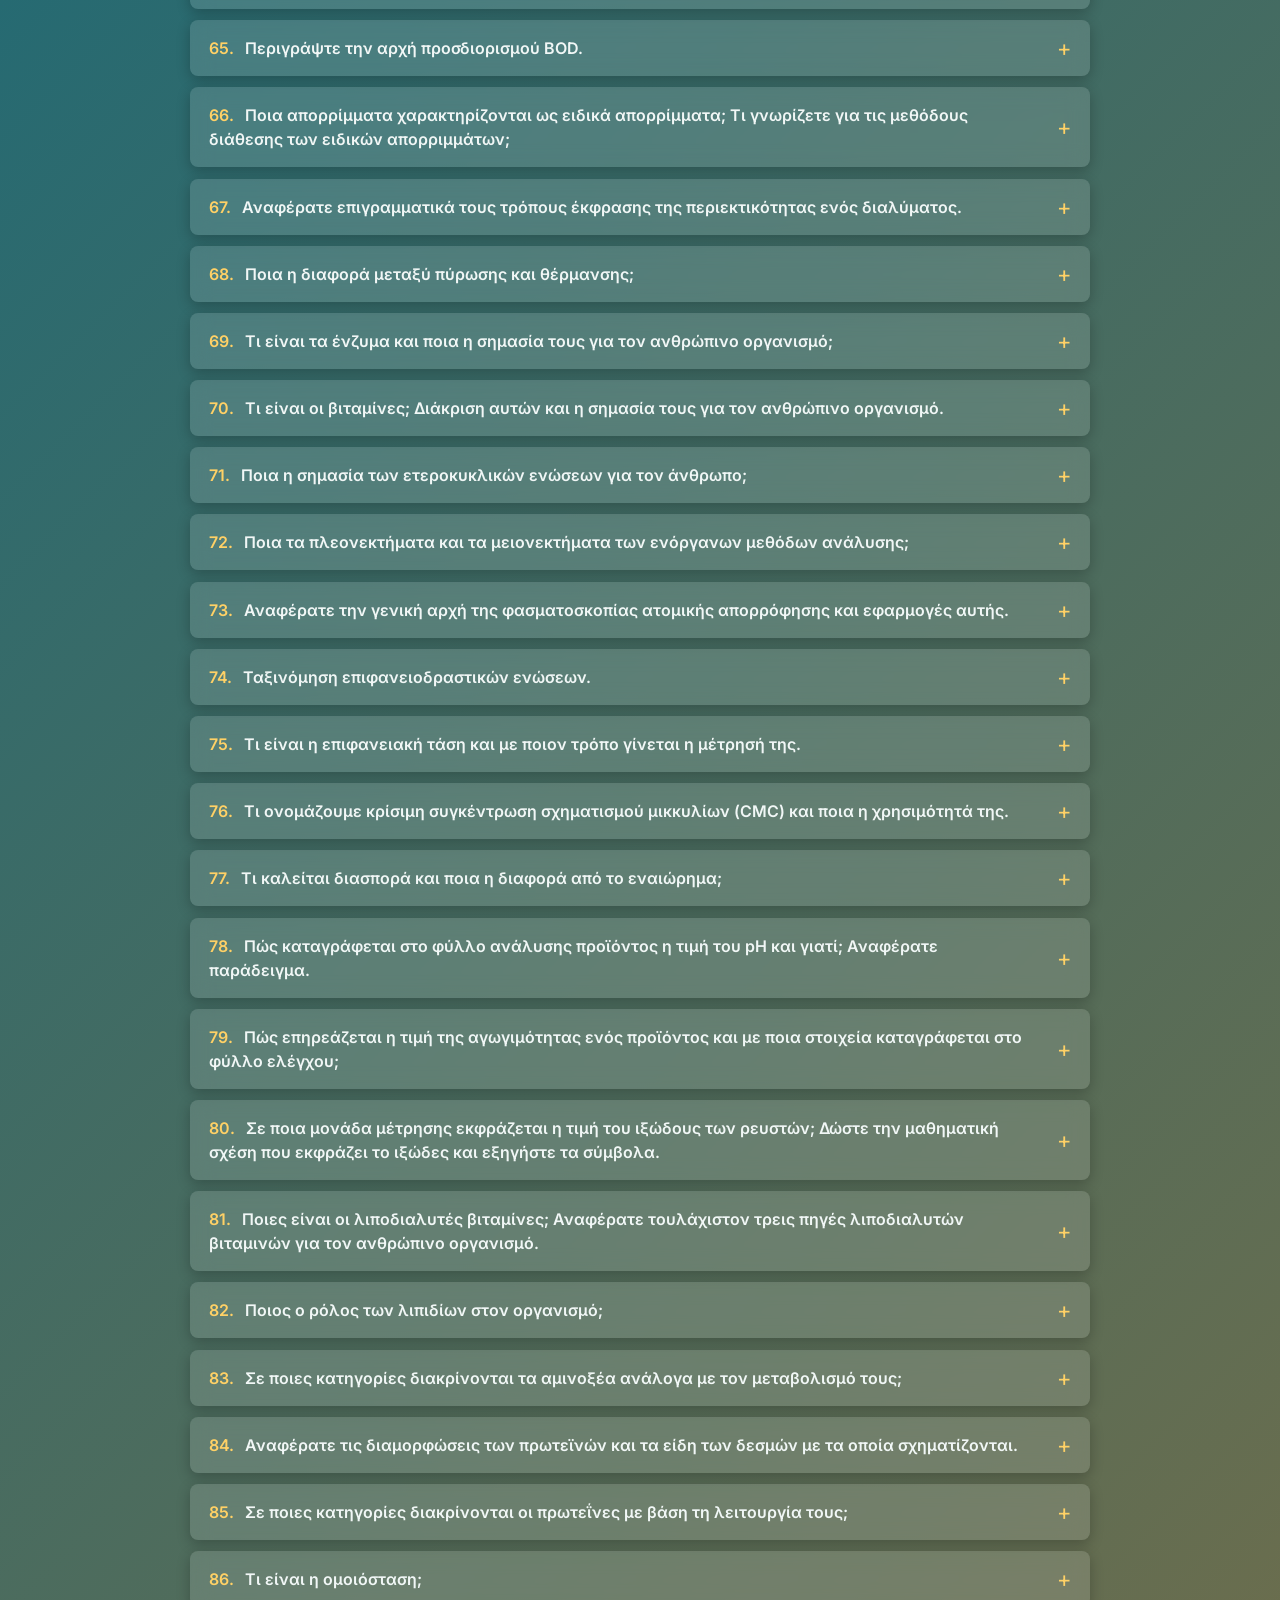
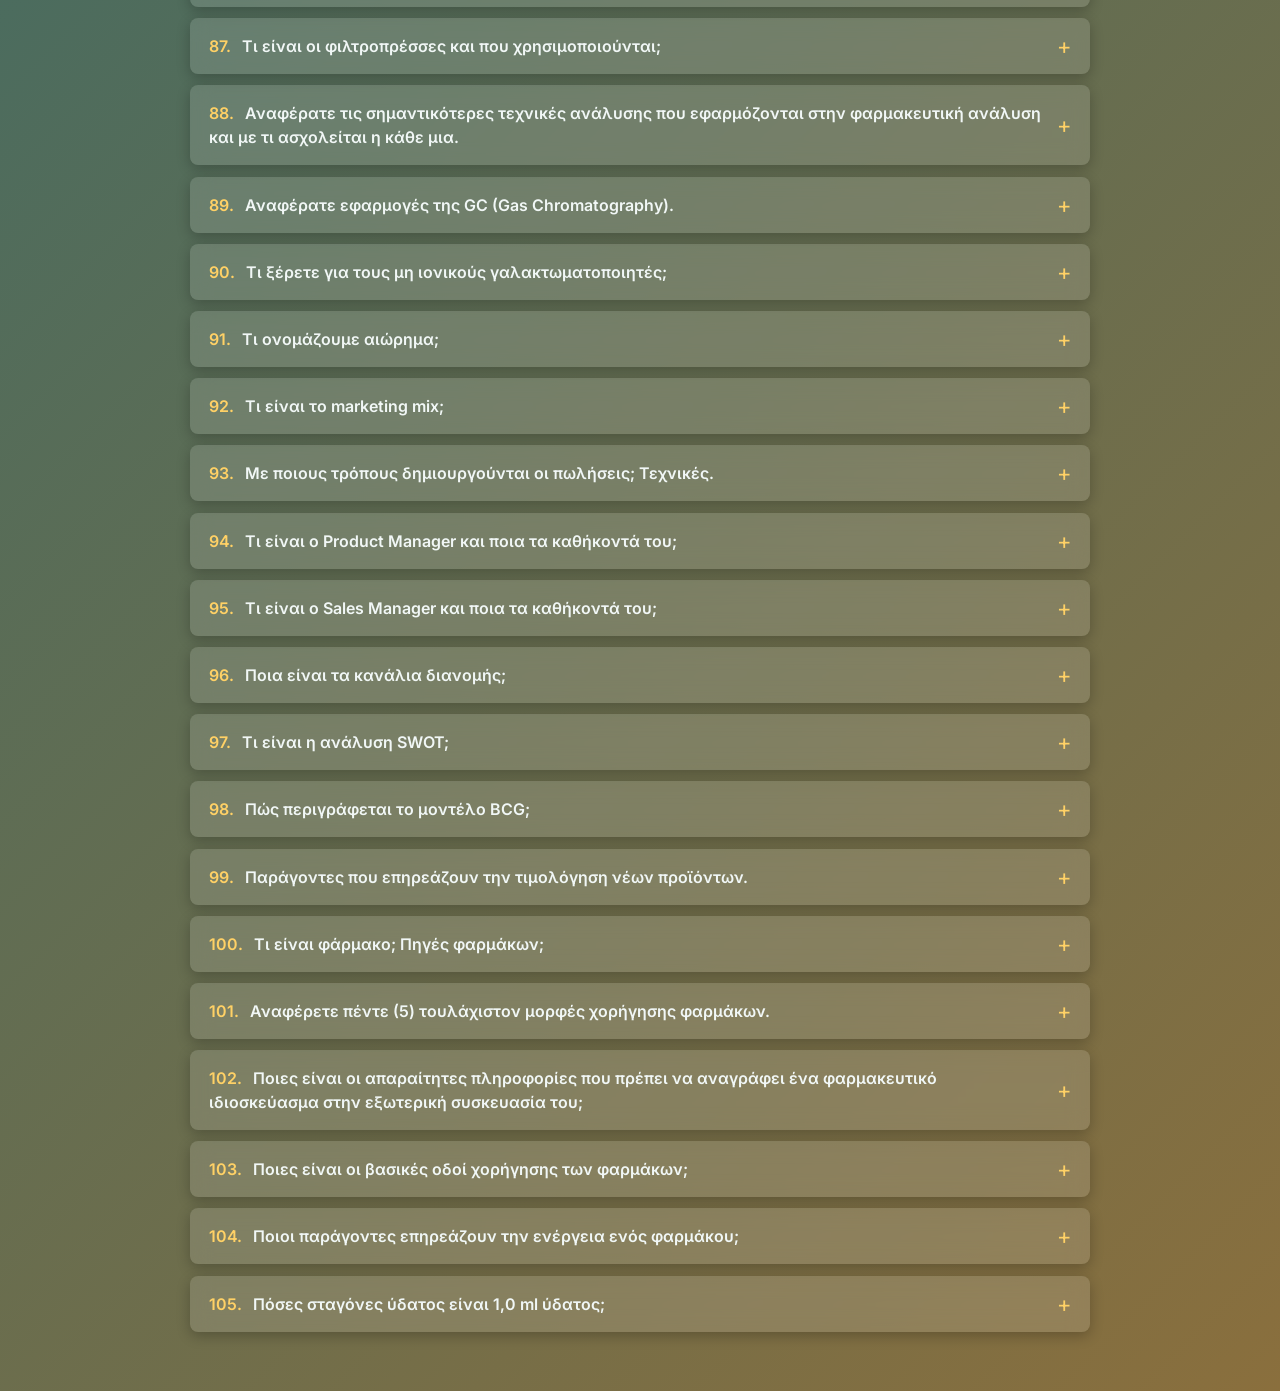
==== commit f2e8f473: "Swap header title and subtitle in index.html" ====
--- a/index.html
+++ b/index.html
@@ -26,8 +26,8 @@
   </nav>
 
   <header>
-    <h1>Ομάδα Α - Ερωτήσεις &amp; Απαντήσεις</h1>
-    <p class="subtitle">Τεχνικός Φαρμάκων, Καλλυντικών και Παρεμφερών Προϊόντων</p>
+    <h1>Τεχνικός Φαρμακών, Καλλυντικών και Παρεμφερών Προϊόντων</h1>
+    <p class="subtitle">Ομάδα Α - Ερωτήσεις &amp; Απαντήσεις</p>
   </header>
 
   <section class="disclaimer" aria-label="Σημαντική σημείωση">
